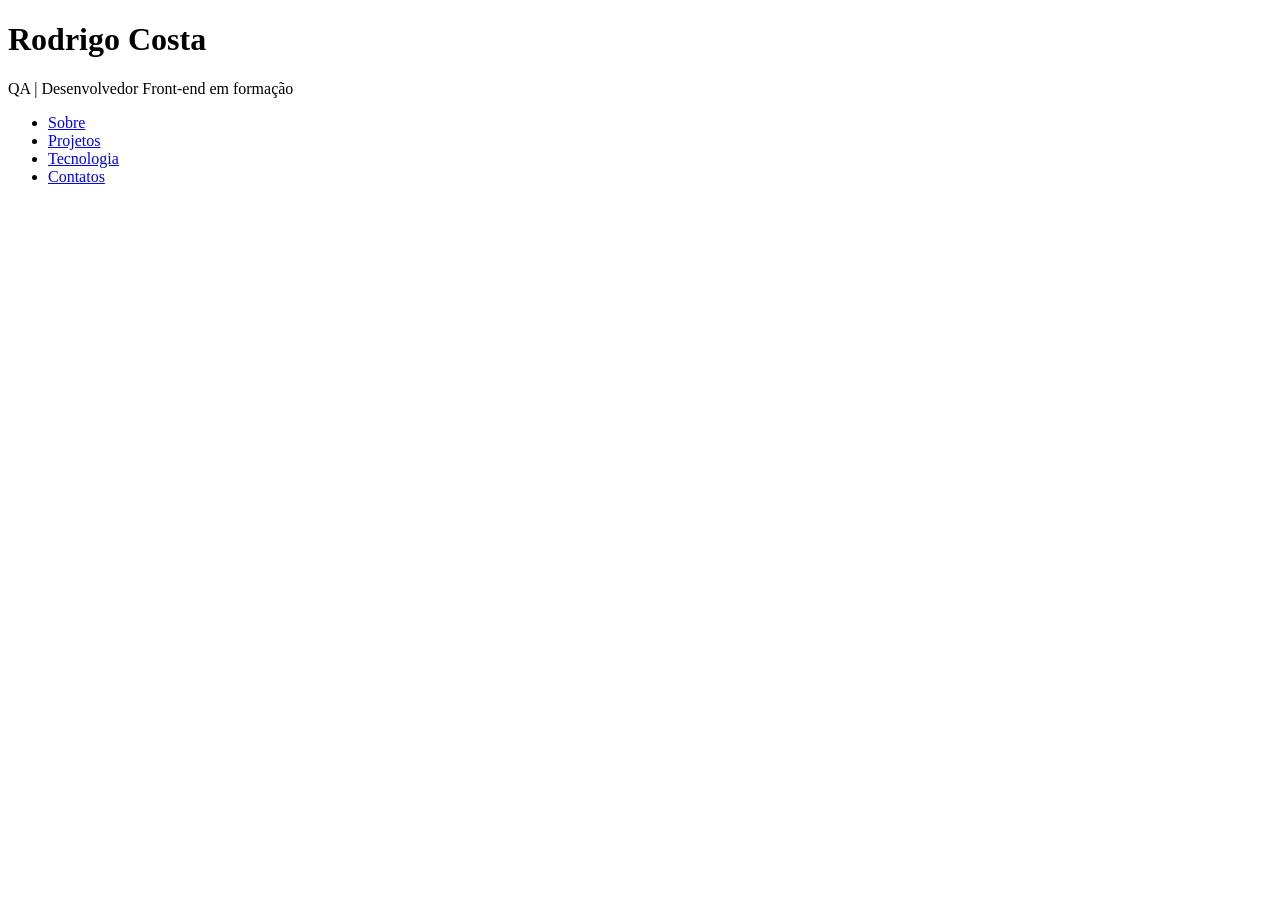
==== index.html @ 64f9e665 "Estrutura inicial do portfolio" ====
<!DOCTYPE html>
<html lang="pt-BR">

<head>
    <meta charset="UTF-8">
    <meta name="viewport" content="width=device-width, initial-scale=1.0">

    <title>Landing Page</title>

    <link rel="stylesheet" href="css/style.css">
</head>

<body>

    <header>
        <h1>Rodrigo Costa</h1>

        <p>QA | Desenvolvedor Front-end em formação</p>

        <nav>
            <ul>
                <li>
                    <a href="#">Sobre</a>
                </li>
                <li>
                    <a href="#">Projetos</a>
                </li>
                <li>
                    <a href="#">Tecnologia</a>
                </li>
                <li>
                    <a href="#">Contatos</a>
                </li>
            </ul>

        </nav>
    </header>



    <script src="js/script.js"></script>

</body>

</html>



<!--
<!DOCTYPE html> - Diz ao navegador que o documento é HTML5.
<html> - Engloba toda a página.
<head> - Informações da página.
<body> - Conteúdo exibido ao usuário.
<header> - Cabeçalho.
<main> - Conteúdo principal.
<footer> - Rodapé.
<script> - Conecta o JavaScript.
-->
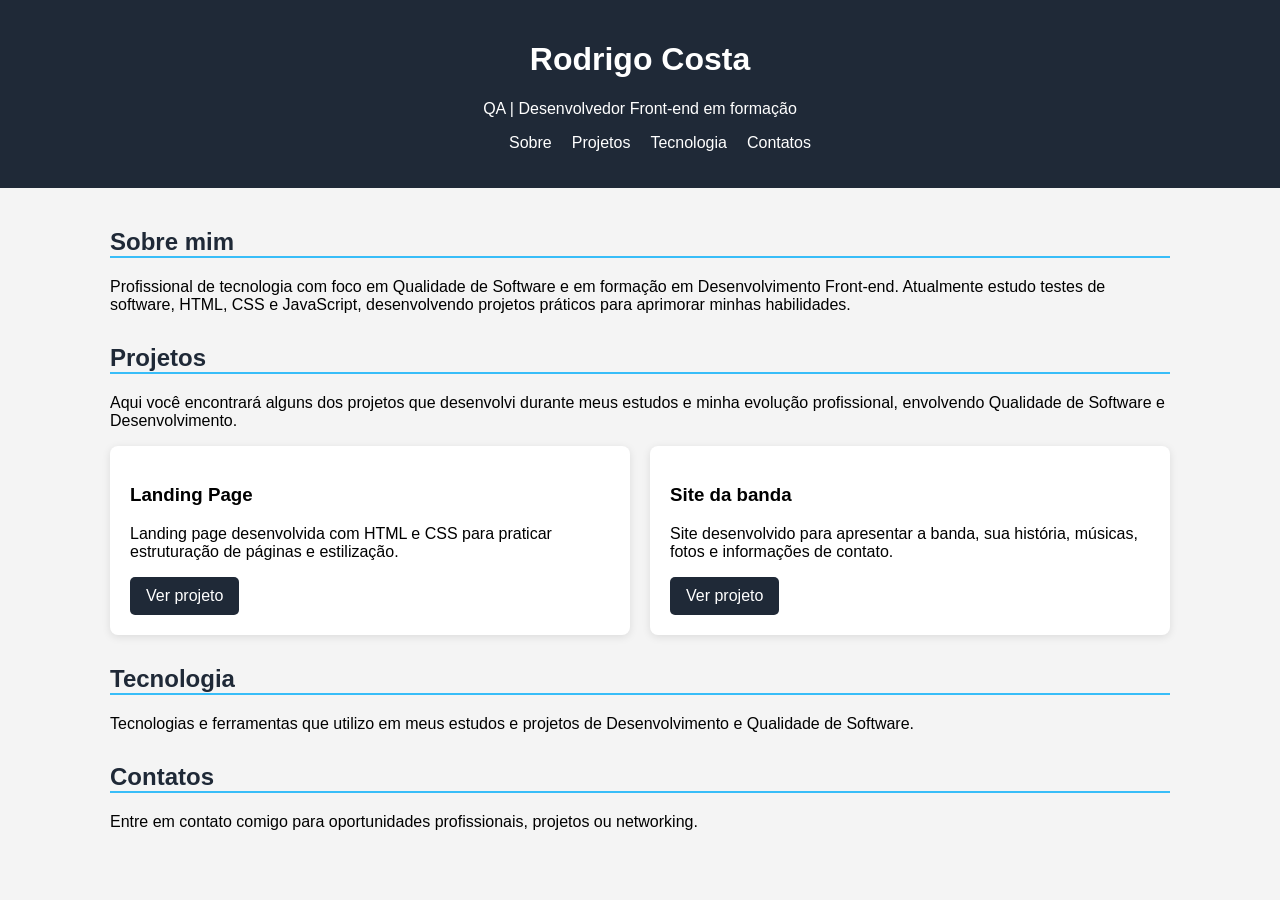
==== commit 0934feb5: "Adiciona estrutura inicial e estilização dos projetos" ====
--- a/index.html
+++ b/index.html
@@ -20,21 +20,65 @@
         <nav>
             <ul>
                 <li>
-                    <a href="#">Sobre</a>
+                    <a href="#sobre">Sobre</a>
                 </li>
                 <li>
-                    <a href="#">Projetos</a>
+                    <a href="#projetos">Projetos</a>
                 </li>
                 <li>
-                    <a href="#">Tecnologia</a>
+                    <a href="#tecnologias">Tecnologia</a>
                 </li>
                 <li>
-                    <a href="#">Contatos</a>
+                    <a href="#contatos">Contatos</a>
                 </li>
             </ul>
 
         </nav>
     </header>
+
+    <main>
+        <section id="sobre">
+            <h2>Sobre mim</h2>
+            <p>Profissional de tecnologia com foco em Qualidade de Software e em formação em Desenvolvimento Front-end.
+                Atualmente estudo testes de software, HTML, CSS e JavaScript, desenvolvendo projetos práticos para
+                aprimorar minhas habilidades.</p>
+
+        </section>
+
+        <section id="projetos">
+            <h2>Projetos</h2>
+            <p>Aqui você encontrará alguns dos projetos que desenvolvi durante meus estudos e minha evolução
+                profissional, envolvendo Qualidade de Software e Desenvolvimento.</p>
+            <div class="lista-projetos">
+                <div class="projeto">
+                <h3>Landing Page</h3>
+                <p>Landing page desenvolvida com HTML e CSS para praticar estruturação de páginas e estilização.</p>
+                <a href="#">Ver projeto</a>
+            </div>
+
+            <div class="projeto">
+                <h3>Site da banda</h3>
+                <p>Site desenvolvido para apresentar a banda, sua história, músicas, fotos e informações de contato.</p>    
+                 <a href="#">Ver projeto</a>
+            </div>
+
+            </div>
+
+        </section>
+
+        <section id="tecnologias">
+            <h2>Tecnologia</h2>
+            <p>Tecnologias e ferramentas que utilizo em meus estudos e projetos de Desenvolvimento e Qualidade de
+                Software.</p>
+        </section>
+
+        <section id="contatos">
+            <h2>Contatos</h2>
+            <p>Entre em contato comigo para oportunidades profissionais, projetos ou networking.</p>
+        </section>
+        
+
+    </main>
 
 
 
--- a/css/style.css
+++ b/css/style.css
@@ -0,0 +1,75 @@
+* {
+    box-sizing: border-box;
+}
+
+body {
+    background-color: #f4f4f4;
+    font-family: Arial, sans-serif;
+    margin: 0;
+}
+
+header {
+    background-color: #1f2937;
+    color: white;
+    padding: 20px;
+    text-align: center;
+}
+
+nav ul {
+    display: flex;
+    list-style: none;
+    gap: 20px;
+    justify-content: center;
+}
+
+nav a {
+    color: white;
+    text-decoration: none;
+}
+
+nav a:hover {
+    color: #38bdf8;
+}
+
+main {
+    padding: 20px;
+    max-width: 1100px;
+    margin: 0 auto;
+}
+
+section {
+    margin-bottom: 30px;
+}
+
+section h2 {
+    color: #1f2937;
+    border-bottom: 2px solid #38bdf8;
+}
+
+.projeto {
+    background-color: white;
+    padding: 20px;
+    border-radius: 8px;
+    box-shadow: 0 2px 8px rgba(0, 0, 0, 0.1);
+    flex: 1;
+    min-width: 300px;
+}
+
+.projeto a {
+    display: inline-block;
+    padding: 10px 16px;
+    background-color: #1f2937;
+    color: white;
+    text-decoration: none;
+    border-radius: 5px;
+}
+
+.projeto a:hover {
+    background-color: #38bdf8;
+}
+
+.lista-projetos {
+    display: flex;
+    gap: 20px;
+    flex-wrap: wrap;
+}
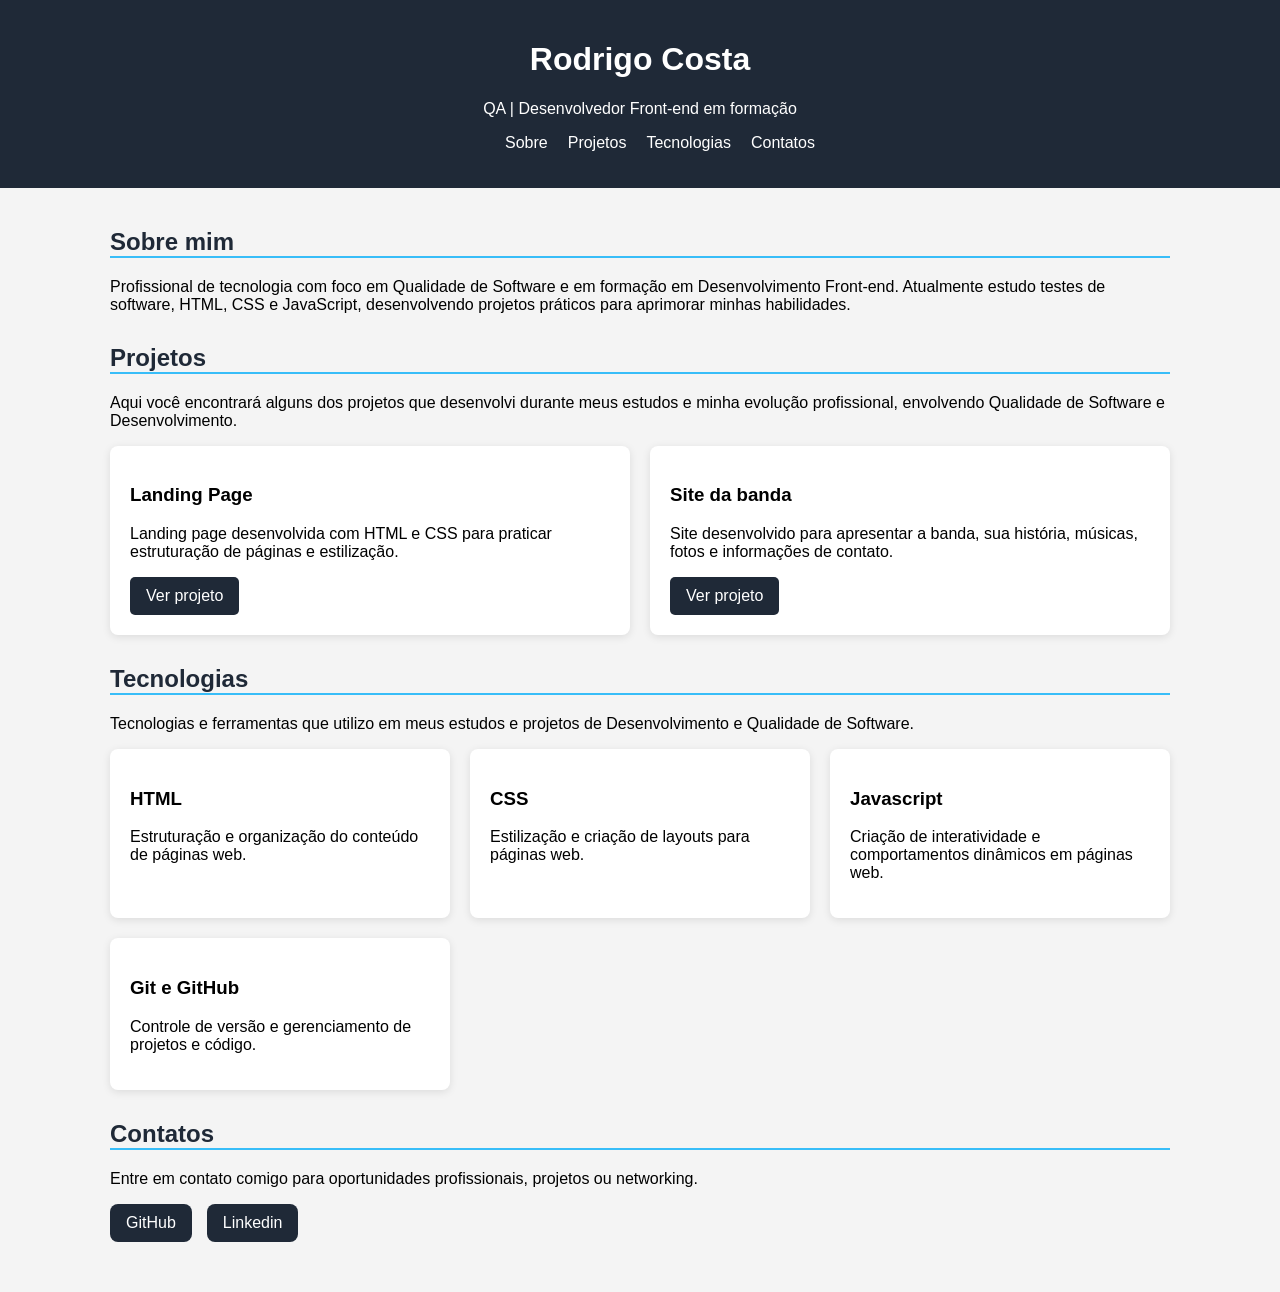
==== commit cef9ad30: "Estiliza seção de contatos e adiciona efeito hover" ====
--- a/index.html
+++ b/index.html
@@ -26,7 +26,7 @@
                     <a href="#projetos">Projetos</a>
                 </li>
                 <li>
-                    <a href="#tecnologias">Tecnologia</a>
+                    <a href="#tecnologias">Tecnologias</a>
                 </li>
                 <li>
                     <a href="#contatos">Contatos</a>
@@ -47,36 +47,72 @@
 
         <section id="projetos">
             <h2>Projetos</h2>
+
             <p>Aqui você encontrará alguns dos projetos que desenvolvi durante meus estudos e minha evolução
                 profissional, envolvendo Qualidade de Software e Desenvolvimento.</p>
+
             <div class="lista-projetos">
+
                 <div class="projeto">
-                <h3>Landing Page</h3>
-                <p>Landing page desenvolvida com HTML e CSS para praticar estruturação de páginas e estilização.</p>
-                <a href="#">Ver projeto</a>
-            </div>
+                    <h3>Landing Page</h3>
 
-            <div class="projeto">
-                <h3>Site da banda</h3>
-                <p>Site desenvolvido para apresentar a banda, sua história, músicas, fotos e informações de contato.</p>    
-                 <a href="#">Ver projeto</a>
-            </div>
+                    <p>Landing page desenvolvida com HTML e CSS para praticar estruturação de páginas e estilização.</p>
+                    <a href="#">Ver projeto</a>
+                </div>
+
+                <div class="projeto">
+                    <h3>Site da banda</h3>
+                    <p>Site desenvolvido para apresentar a banda, sua história, músicas, fotos e informações de contato.
+                    </p>
+                    <a href="#">Ver projeto</a>
+                </div>
 
             </div>
 
         </section>
 
         <section id="tecnologias">
-            <h2>Tecnologia</h2>
+            <h2>Tecnologias</h2>
+
             <p>Tecnologias e ferramentas que utilizo em meus estudos e projetos de Desenvolvimento e Qualidade de
                 Software.</p>
+
+            <div class="lista-tecnologias">
+                <div class="tecnologia">
+                    <h3>HTML</h3>
+                    <p>Estruturação e organização do conteúdo de páginas web.</p>
+                </div>
+
+                <div class="tecnologia">
+                    <h3>CSS</h3>
+                    <p>Estilização e criação de layouts para páginas web.</p>
+                </div>
+
+                <div class="tecnologia">
+                    <h3>Javascript</h3>
+                    <p>Criação de interatividade e comportamentos dinâmicos em páginas web.</p>
+                </div>
+
+                <div class="tecnologia">
+                    <h3>Git e GitHub</h3>
+                    <p>Controle de versão e gerenciamento de projetos e código.</p>
+                </div>
+
+            </div>
+
         </section>
 
         <section id="contatos">
             <h2>Contatos</h2>
             <p>Entre em contato comigo para oportunidades profissionais, projetos ou networking.</p>
+
+            <div class="lista-contatos">
+                <a href="#">GitHub</a>
+                <a href="#">Linkedin</a>
+            </div>
+
         </section>
-        
+
 
     </main>
 
--- a/css/style.css
+++ b/css/style.css
@@ -46,6 +46,12 @@
     border-bottom: 2px solid #38bdf8;
 }
 
+.lista-projetos {
+    display: flex;
+    gap: 20px;
+    flex-wrap: wrap;
+}
+
 .projeto {
     background-color: white;
     padding: 20px;
@@ -68,8 +74,42 @@
     background-color: #38bdf8;
 }
 
-.lista-projetos {
+.lista-tecnologias {
     display: flex;
     gap: 20px;
     flex-wrap: wrap;
-}+
+}
+
+.tecnologia {
+    background-color: white;
+    padding: 20px;
+    border-radius: 8px;
+    box-shadow: 0 2px 8px rgba(0, 0, 0, 0.1);
+    flex: 1 1 300px;
+    max-width: 340px;
+    transition: 0.3s;
+}
+
+.tecnologia:hover {
+    transform: translateY(-5px);
+    box-shadow: 0 6px 15px rgba(0, 0, 0, 0.15);
+}
+
+.lista-contatos {
+    display: flex;
+    gap: 15px;
+}
+
+.lista-contatos a {
+    padding: 10px 16px;
+    background-color: #1f2937;
+    color: white;
+    text-decoration: none;
+    border-radius: 8px;
+}
+
+.lista-contatos a:hover{
+     background-color: #38bdf8;
+}
+
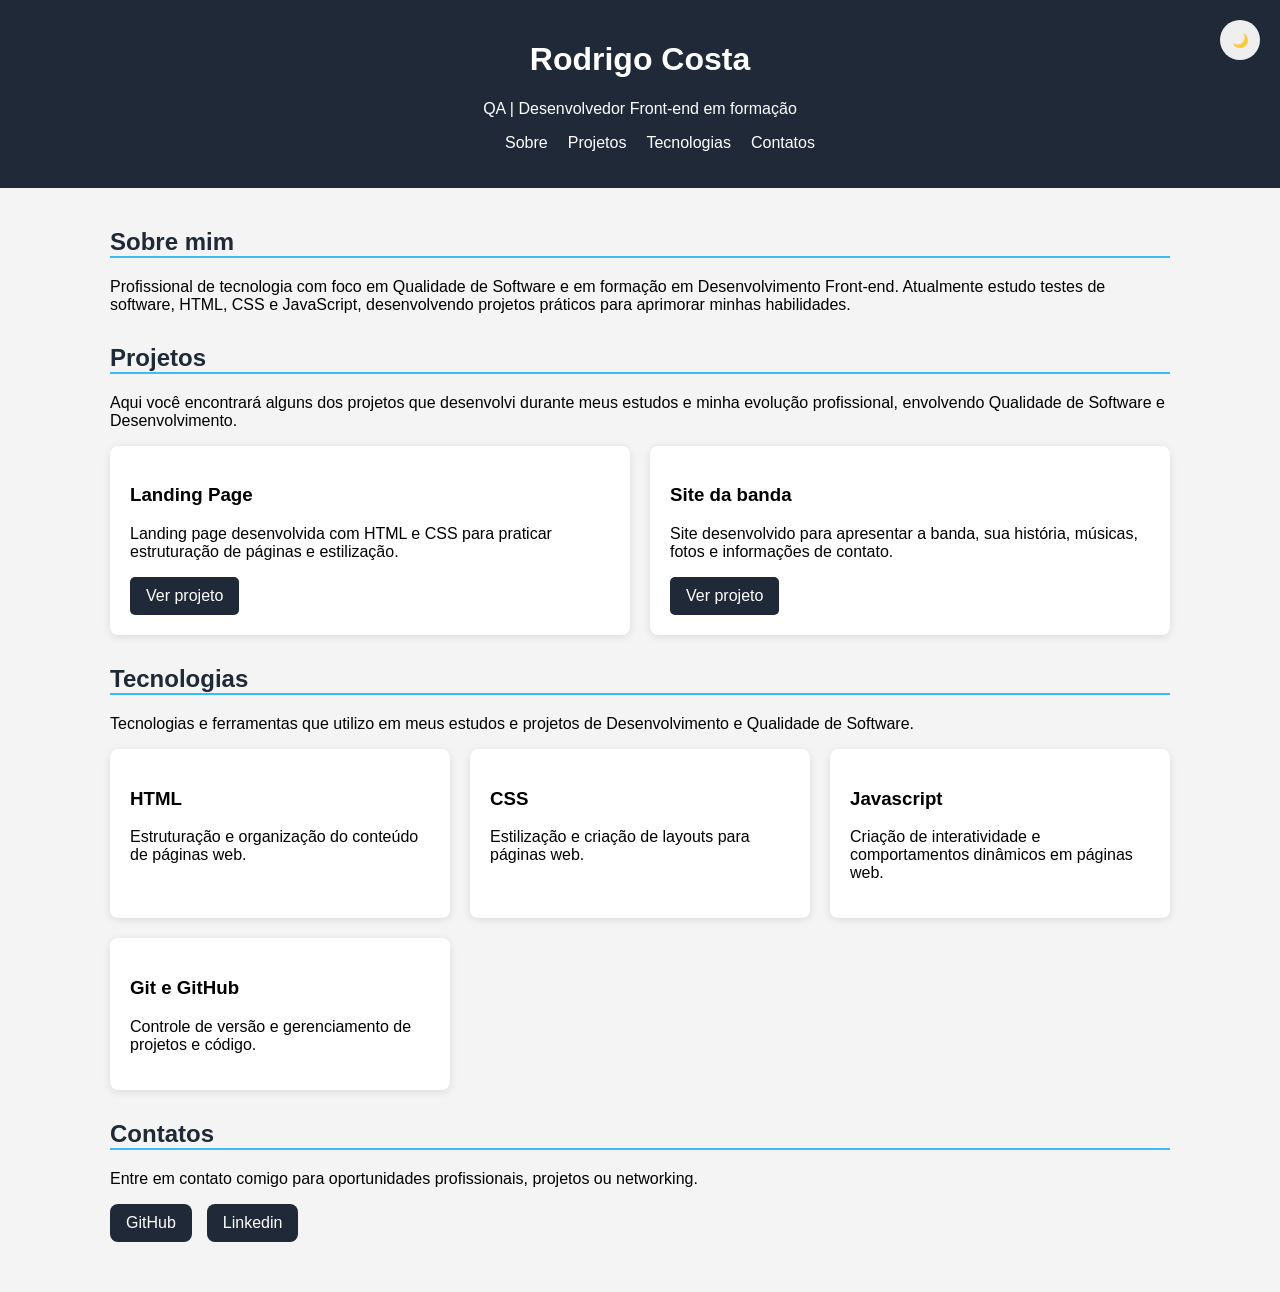
==== commit df50697e: "Adiciona modo claro e escuro ao portfólio" ====
--- a/index.html
+++ b/index.html
@@ -34,6 +34,8 @@
             </ul>
 
         </nav>
+
+        <button id="modo-escuro">🌙</button>
     </header>
 
     <main>
@@ -107,8 +109,8 @@
             <p>Entre em contato comigo para oportunidades profissionais, projetos ou networking.</p>
 
             <div class="lista-contatos">
-                <a href="#">GitHub</a>
-                <a href="#">Linkedin</a>
+                <a class="github" href="https://github.com/rodrigocosta86">GitHub</a>
+                <a class="linkedin"href="https://www.linkedin.com/in/rodrigo-qa/">Linkedin</a>
             </div>
 
         </section>
--- a/css/style.css
+++ b/css/style.css
@@ -13,6 +13,7 @@
     color: white;
     padding: 20px;
     text-align: center;
+    position: relative;
 }
 
 nav ul {
@@ -113,3 +114,25 @@
      background-color: #38bdf8;
 }
 
+body.modo-escuro {
+    background-color: #111;
+    color: white;
+}
+
+body.modo-escuro .projeto {
+    background-color: #222;
+    color: white;
+    border: 1px solid #444;
+}
+
+#modo-escuro {
+    border: none;
+    border-radius: 50%;
+    width: 40px;
+    height: 40px;
+    position: absolute;
+    top: 20px;
+    right: 20px;
+    cursor: pointer;
+}
+
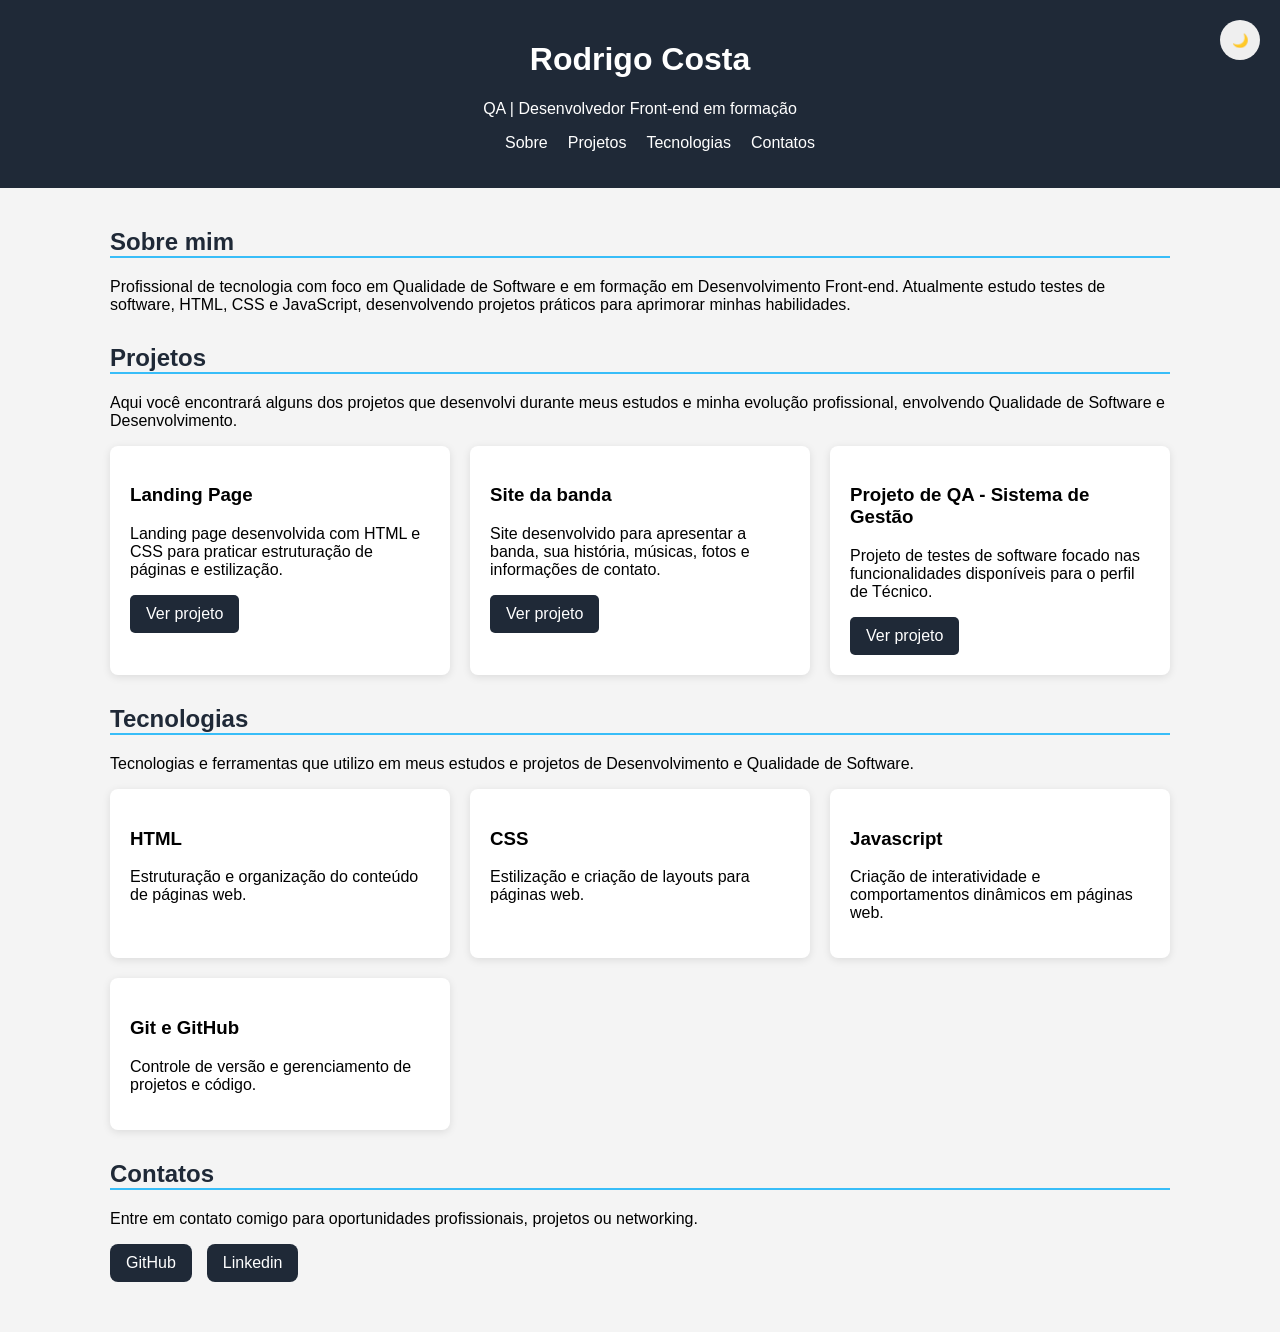
==== commit f511c2ad: "Adiciona projeto de QA ao portfolio" ====
--- a/index.html
+++ b/index.html
@@ -69,6 +69,13 @@
                     <a href="#">Ver projeto</a>
                 </div>
 
+                <div class="projeto">
+                    <h3>Projeto de QA - Sistema de Gestão</h3>
+                    <p>Projeto de testes de software focado nas funcionalidades disponíveis para o perfil de Técnico.
+                    </p>
+                    <a href="projeto-qa.html">Ver projeto</a>
+                </div>
+
             </div>
 
         </section>
@@ -110,7 +117,7 @@
 
             <div class="lista-contatos">
                 <a class="github" href="https://github.com/rodrigocosta86">GitHub</a>
-                <a class="linkedin"href="https://www.linkedin.com/in/rodrigo-qa/">Linkedin</a>
+                <a class="linkedin" href="https://www.linkedin.com/in/rodrigo-qa/">Linkedin</a>
             </div>
 
         </section>
--- a/css/style.css
+++ b/css/style.css
@@ -8,6 +8,10 @@
     margin: 0;
 }
 
+html {
+    scroll-behavior: smooth;
+}
+
 header {
     background-color: #1f2937;
     color: white;
@@ -26,6 +30,7 @@
 nav a {
     color: white;
     text-decoration: none;
+    transition: color 0.3s;
 }
 
 nav a:hover {
@@ -119,10 +124,15 @@
     color: white;
 }
 
-body.modo-escuro .projeto {
+body.modo-escuro .projeto,
+body.modo-escuro .tecnologia {
     background-color: #222;
     color: white;
     border: 1px solid #444;
+}
+
+body.modo-escuro section h2 {
+    color: white;
 }
 
 #modo-escuro {
@@ -136,3 +146,110 @@
     cursor: pointer;
 }
 
+body.modo-escuro .projeto a,
+body.modo-escuro .lista-contatos a {
+    background-color: #374151;
+}
+
+body.modo-escuro .projeto a:hover,
+body.modo-escuro .lista-contatos a:hover {
+    background-color: #38bdf8;
+}
+
+.caso-teste {
+    background-color: white;
+    padding: 20px;
+    border-radius: 8px;
+    box-shadow: 0 2px 8px rgba(0, 0, 0, 0.1);
+    margin-top: 20px;
+}
+
+.caso-teste h3 {
+    margin-top: 0;
+    color: #1f2937;
+}
+
+body.modo-escuro .caso-teste {
+    background-color: #222;
+    color: white;
+    border: 1px solid #444;
+}
+
+body.modo-escuro .caso-teste h3 {
+    color: white;
+}
+
+.resumo-testes {
+    margin-top: 20px;
+    margin-bottom: 20px;
+}
+
+.resumo-numeros {
+    display: flex;
+    gap: 20px;
+}
+
+.resumo-numeros div {
+    background-color: white;
+    padding: 15px 25px;
+    border-radius: 8px;
+    box-shadow: 0 2px 8px rgba(0, 0, 0, 0.1);
+    text-align: center;
+    min-width: 130px;
+}
+
+.resumo-numeros strong {
+    display: block;
+    font-size: 24px;
+    color: #1f2937;
+}
+
+.resumo-numeros span {
+    display: block;
+    margin-top: 5px;
+}
+
+.voltar-portfolio {
+    display: inline-block;
+    margin-bottom: 20px;
+    color: #1f2937;
+    text-decoration: none;
+    font-weight: bold;
+}
+
+.voltar-portfolio:hover {
+    color: #38bdf8;
+}
+
+.evidencia {
+    background-color: white;
+    padding: 20px;
+    border-radius: 8px;
+    box-shadow: 0 2px 8px rgba(0, 0, 0, 0.1);
+    margin-top: 20px;
+}
+
+.evidencia img {
+    display: block;
+    width: 100%;
+    max-width: 450px;
+    height: auto;
+    margin: 20px auto;
+    border-radius: 8px;
+}
+
+.evidencia h3 {
+    color: #1f2937;
+}
+
+@media (max-width: 600px) {
+
+    nav ul {
+        flex-wrap: wrap;
+        gap: 10px;
+        padding: 0;
+    }
+
+}
+
+
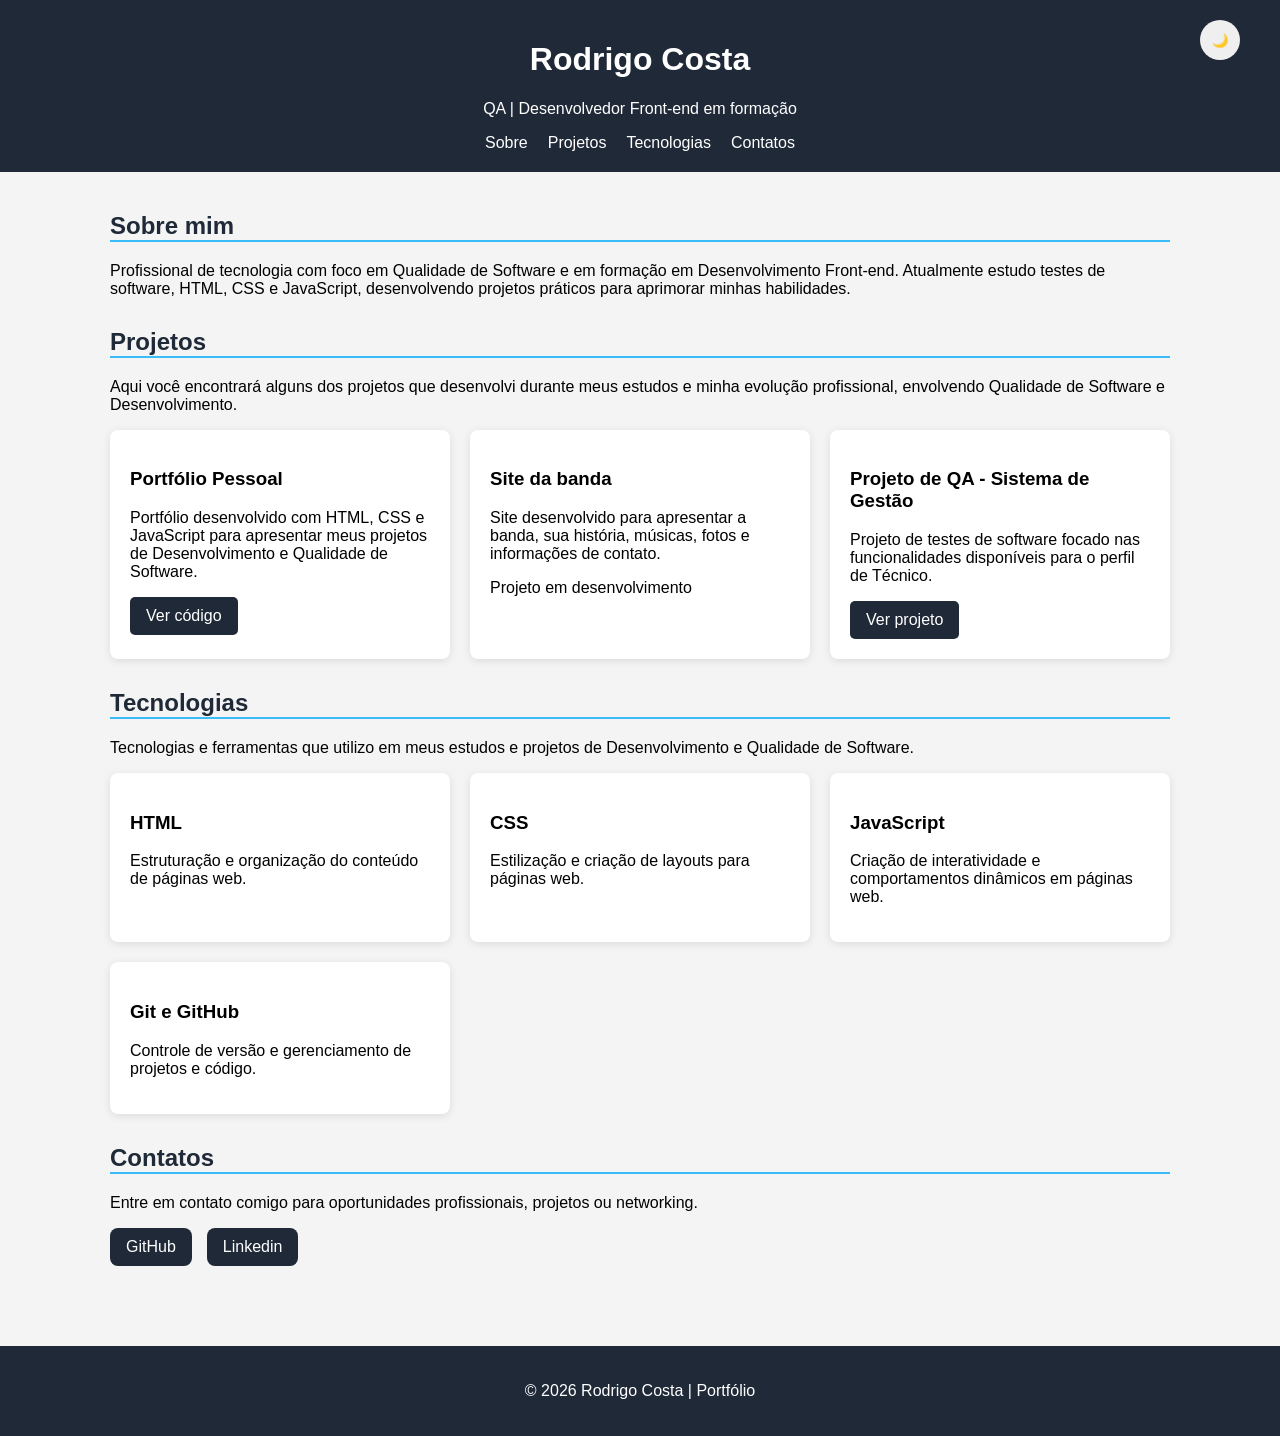
==== commit 36cffb07: "Finaliza versao 1.0 do portfolio" ====
--- a/index.html
+++ b/index.html
@@ -56,17 +56,18 @@
             <div class="lista-projetos">
 
                 <div class="projeto">
-                    <h3>Landing Page</h3>
+                    <h3>Portfólio Pessoal</h3>
 
-                    <p>Landing page desenvolvida com HTML e CSS para praticar estruturação de páginas e estilização.</p>
-                    <a href="#">Ver projeto</a>
+                    <p>Portfólio desenvolvido com HTML, CSS e JavaScript para apresentar meus projetos de
+                        Desenvolvimento e Qualidade de Software.</p>
+                    <a href="https://github.com/rodrigocosta86" target="_blank">Ver código</a>
                 </div>
 
                 <div class="projeto">
                     <h3>Site da banda</h3>
                     <p>Site desenvolvido para apresentar a banda, sua história, músicas, fotos e informações de contato.
                     </p>
-                    <a href="#">Ver projeto</a>
+                    <span>Projeto em desenvolvimento</span>
                 </div>
 
                 <div class="projeto">
@@ -98,7 +99,7 @@
                 </div>
 
                 <div class="tecnologia">
-                    <h3>Javascript</h3>
+                    <h3>JavaScript</h3>
                     <p>Criação de interatividade e comportamentos dinâmicos em páginas web.</p>
                 </div>
 
@@ -125,6 +126,10 @@
 
     </main>
 
+    <footer>
+        <p>© 2026 Rodrigo Costa | Portfólio</p>
+    </footer>
+
 
 
     <script src="js/script.js"></script>
--- a/css/style.css
+++ b/css/style.css
@@ -25,6 +25,8 @@
     list-style: none;
     gap: 20px;
     justify-content: center;
+    padding: 0;
+    margin: 16px 0 0;
 }
 
 nav a {
@@ -115,8 +117,8 @@
     border-radius: 8px;
 }
 
-.lista-contatos a:hover{
-     background-color: #38bdf8;
+.lista-contatos a:hover {
+    background-color: #38bdf8;
 }
 
 body.modo-escuro {
@@ -142,7 +144,7 @@
     height: 40px;
     position: absolute;
     top: 20px;
-    right: 20px;
+    right: 40px;
     cursor: pointer;
 }
 
@@ -243,13 +245,35 @@
 }
 
 @media (max-width: 600px) {
-
     nav ul {
         flex-wrap: wrap;
         gap: 10px;
         padding: 0;
     }
 
-}
-
-
+    main {
+        padding: 15px;
+    }
+
+    body {
+        font-size: 16px;
+    }
+
+    .projeto {
+        min-width: 100%;
+    }
+
+    .projeto p {
+        line-height: 1.4;
+    }
+
+}
+
+footer {
+    background-color: #1f2937;
+    color: white;
+    text-align: center;
+    padding: 20px;
+    margin-top: 30px;
+}
+
